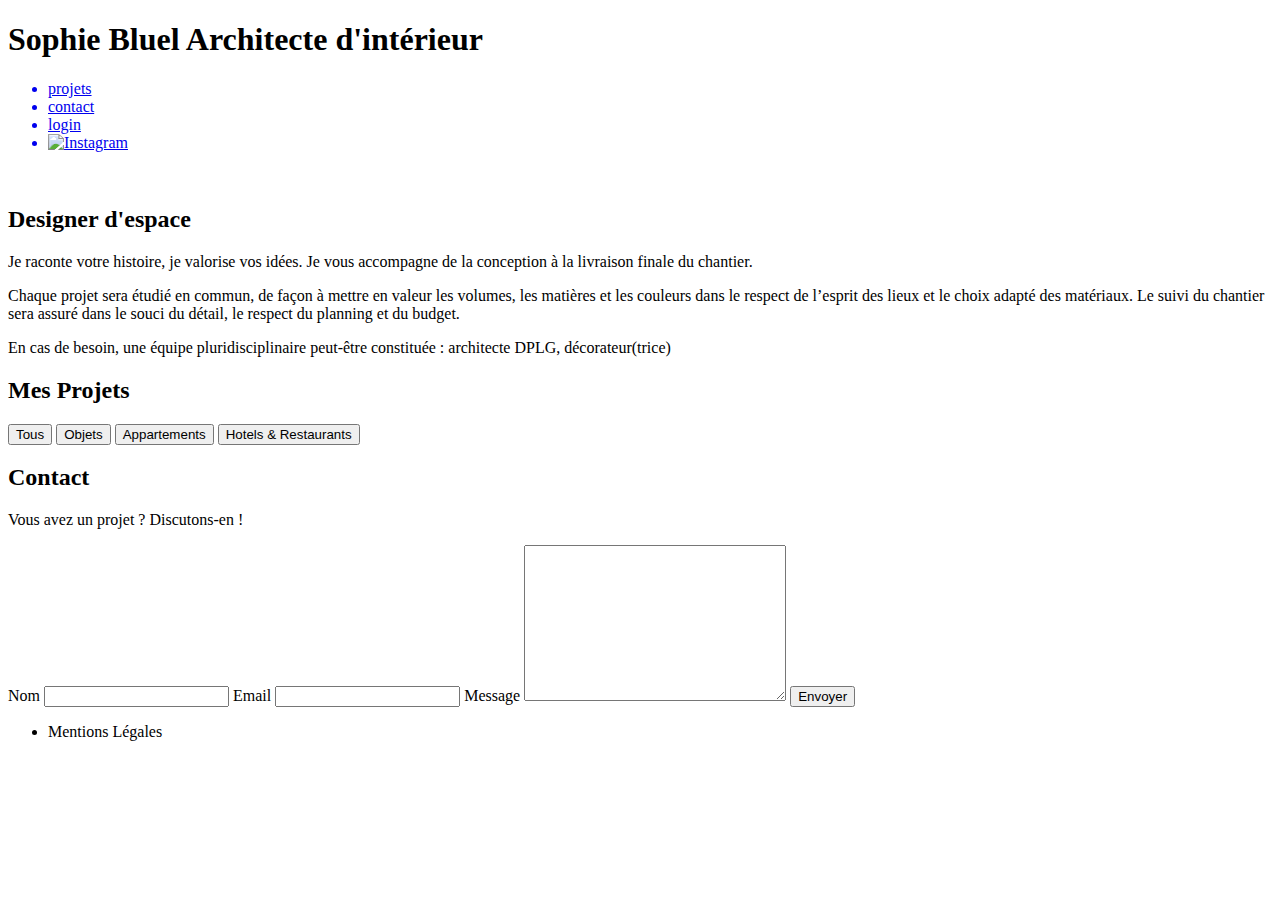
==== FrontEnd/index.html @ d3b9c1c8 "test" ====
<!DOCTYPE html>
<html lang="fr">

<head>
	<meta charset="UTF-8">
	<title>Sophie Bluel - Architecte d'intérieur</title>
	<meta name="viewport" content="width=device-width, initial-scale=1.0">
	<link rel="preconnect" href="https://fonts.googleapis.com">
	<link rel="preconnect" href="https://fonts.gstatic.com" crossorigin>
	<link href="https://fonts.googleapis.com/css2?family=Syne:wght@700;800&family=Work+Sans&display=swap"
		rel="stylesheet">
	<meta name="description" content="">
	<link rel="stylesheet" href="./assets/style.css">
	<script type="module" src="portfolio.js"></script>

</head>

<div class=""></div>


<body>
	<header>
		<h1>Sophie Bluel <span>Architecte d'intérieur</span></h1>
		<nav>
			<ul>
				<a href="#portfolio"><li>projets</li></a>
				<a href="#contact"><li>contact</li></a>
				<a href="/FrontEnd/login.html"><li id="log-indicator">login</li></a>
				<a href="#"><li><img src="./assets/icons/instagram.png" alt="Instagram"></li></a>
			</ul>
		</nav>
	</header>
	<main>
		<section id="introduction">
			<figure>
				<img src="./assets/images/sophie-bluel.png" alt="">
			</figure>
			<article>
				<h2>Designer d'espace</h2>
				<p>Je raconte votre histoire, je valorise vos idées. Je vous accompagne de la conception à la livraison
					finale du chantier.</p>
				<p>Chaque projet sera étudié en commun, de façon à mettre en valeur les volumes, les matières et les
					couleurs dans le respect de l’esprit des lieux et le choix adapté des matériaux. Le suivi du
					chantier sera assuré dans le souci du détail, le respect du planning et du budget.</p>
				<p>En cas de besoin, une équipe pluridisciplinaire peut-être constituée : architecte DPLG,
					décorateur(trice)</p>
			</article>
		</section>
		<section id="portfolio">
			<h2>Mes Projets</h2>

			<div class="filters">
				<button class="filter-tous" type="button">Tous</button>
				<button class="filter-objets" type="button">Objets</button>
				<button class="filter-appartements" type="button">Appartements</button>
				<button class="filter-hotels-restaurants" type="button">Hotels & Restaurants</button>
			</div>

			<div class="gallery">
				<!-- Create by JS -->
			</div>
		</section>
		<section id="contact">
			<h2>Contact</h2>
			<p>Vous avez un projet ? Discutons-en !</p>
			<form action="#" method="post">
				<label for="name">Nom</label>
				<input type="text" name="name" id="name">
				<label for="email">Email</label>
				<input type="email" name="email" id="email">
				<label for="message">Message</label>
				<textarea name="message" id="message" cols="30" rows="10"></textarea>
				<input type="submit" value="Envoyer">
			</form>
		</section>
	</main>

	<footer>
		<nav>
			<ul>
				<li>Mentions Légales</li>
			</ul>
		</nav>
	</footer>
</body>

</html>
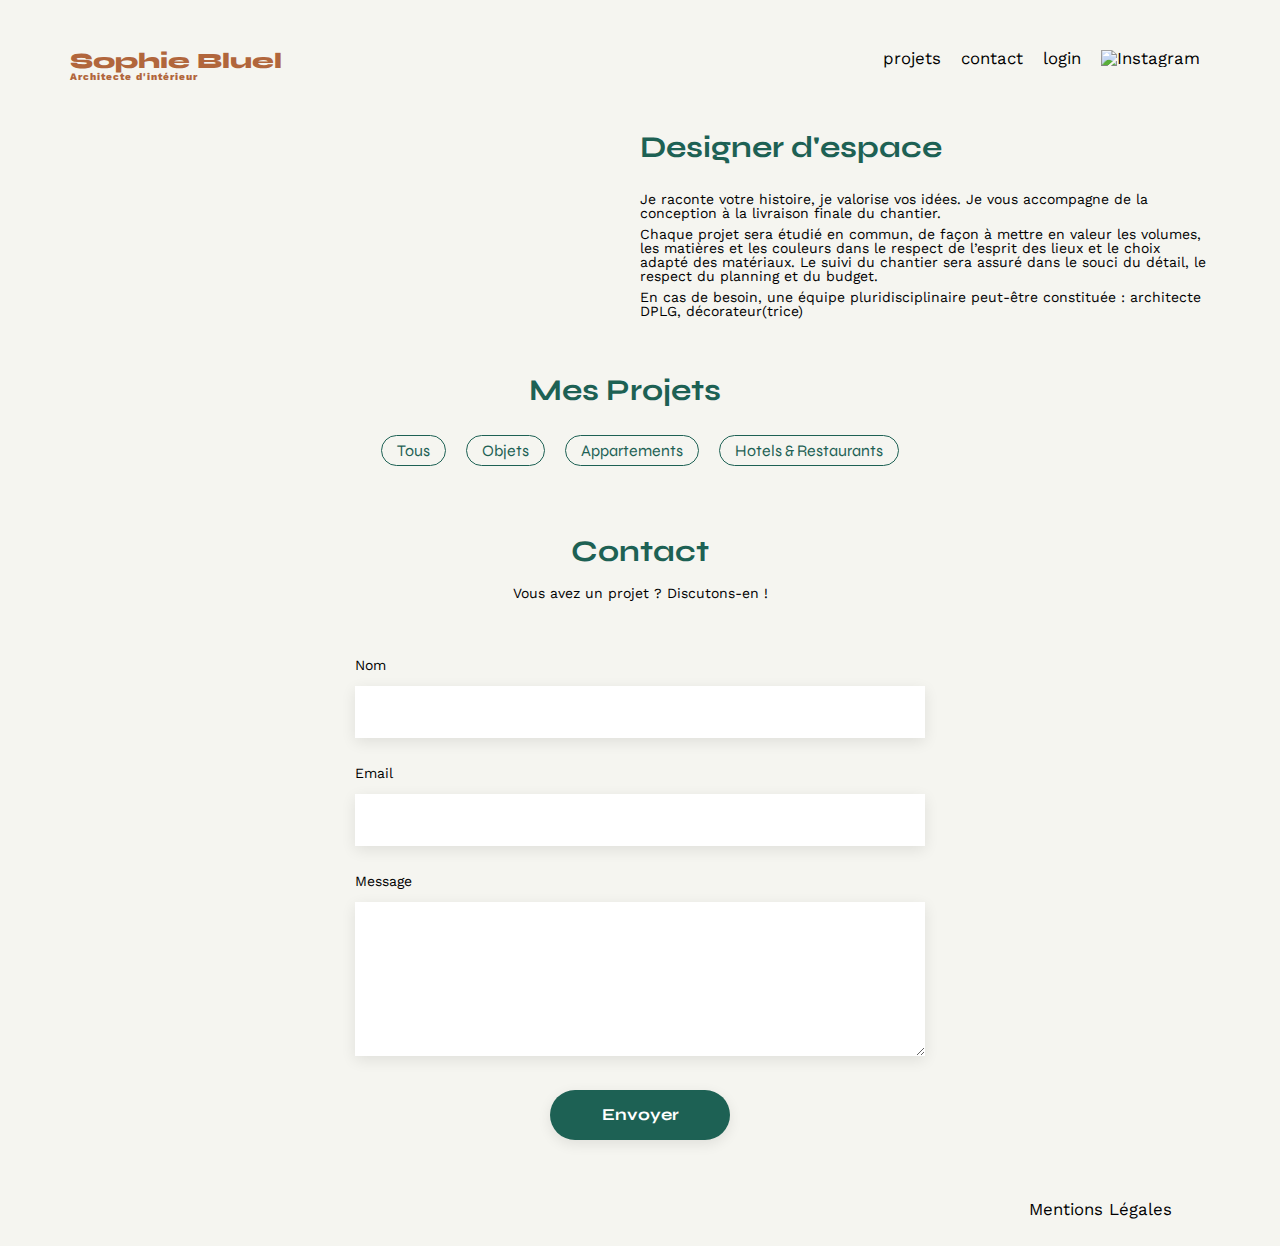
==== commit ca792501: "new projects modify modale" ====
--- a/FrontEnd/index.html
+++ b/FrontEnd/index.html
@@ -15,18 +15,23 @@
 
 </head>
 
-<div class=""></div>
-
-
 <body>
 	<header>
 		<h1>Sophie Bluel <span>Architecte d'intérieur</span></h1>
 		<nav>
 			<ul>
-				<a href="#portfolio"><li>projets</li></a>
-				<a href="#contact"><li>contact</li></a>
-				<a href="/FrontEnd/login.html"><li id="log-indicator">login</li></a>
-				<a href="#"><li><img src="./assets/icons/instagram.png" alt="Instagram"></li></a>
+				<a href="#portfolio">
+					<li>projets</li>
+				</a>
+				<a href="#contact">
+					<li>contact</li>
+				</a>
+				<a href="#">
+					<li id="btn-log">login</li>
+				</a>
+				<a href="#">
+					<li><img src="./assets/icons/instagram.png" alt="Instagram"></li>
+				</a>
 			</ul>
 		</nav>
 	</header>
@@ -47,7 +52,12 @@
 			</article>
 		</section>
 		<section id="portfolio">
-			<h2>Mes Projets</h2>
+			<div id="projets-modifier">
+				<h2>Mes Projets</h2>
+				<button id="btn-modifier">
+					<img src="/FrontEnd/assets/icons/modifier.png" alt="bouton-modifier">
+				</button>
+			</div>
 
 			<div class="filters">
 				<button class="filter-tous" type="button">Tous</button>
@@ -84,4 +94,35 @@
 	</footer>
 </body>
 
+<aside id="modale" role="dialog">
+	<button id="btn-back"><img src="/FrontEnd/assets/icons/back.png" alt="bouton-retour"></button>
+	<button id="btn-echap"><img src="/FrontEnd/assets/icons/echap.png" alt="bouton-echap"></button>
+	<h3>Galerie photo</h3>
+	<section id="gallery-modale">
+		<!-- Create by JS -->
+	</section>
+	<section id="add-form">
+
+		<div id="new-image-frame">
+			<img src="/FrontEnd/assets/icons/add-image.png" alt="image" id="new-image-icone">
+			<button id="new-image-button">+ Ajouter photo</button>
+			<p>jpeg, png : 4mo max</p>
+		</div>
+
+		<label for="titre-input">Titre</label>
+		<input type="text" name="titre" id="titre-input">
+
+		<label for="categorie-input">Catégorie</label>
+		<select name="categorie" id="categorie-input">
+			<option value=""></option>
+			<option value="objets">Objets</option>
+			<option value="appartements">Appartements</option>
+			<option value="hotels-restaurants">Hotels & Restaurants</option>
+		</select>
+
+
+	</section>
+	<button id="btn-ajouter">Ajouter une photo</button>
+</aside>
+
 </html>--- a/FrontEnd/assets/style.css
+++ b/FrontEnd/assets/style.css
@@ -0,0 +1,438 @@
+/* http://meyerweb.com/eric/tools/css/reset/
+   v2.0 | 20110126
+   License: none (public domain)
+*/
+
+html, body, div, span, applet, object, iframe,
+h1, h2, h3, h4, h5, h6, p, blockquote, pre,
+a, abbr, acronym, address, big, cite, code,
+del, dfn, em, img, ins, kbd, q, s, samp,
+small, strike, strong, sub, sup, tt, var,
+b, u, i, center,
+dl, dt, dd, ol, ul, li,
+fieldset, form, label, legend,
+table, caption, tbody, tfoot, thead, tr, th, td,
+article, aside, canvas, details, embed,
+figure, figcaption, footer, header, hgroup,
+menu, nav, output, ruby, section, summary,
+time, mark, audio, video {
+	margin: 0;
+	padding: 0;
+	border: 0;
+	font-size: 100%;
+	font: inherit;
+	vertical-align: baseline;
+}
+/* HTML5 display-role reset for older browsers */
+article, aside, details, figcaption, figure,
+footer, header, hgroup, menu, nav, section {
+	display: block;
+}
+body {
+	line-height: 1;
+}
+ol, ul {
+	list-style: none;
+}
+blockquote, q {
+	quotes: none;
+}
+blockquote:before, blockquote:after,
+q:before, q:after {
+	content: '';
+	content: none;
+}
+table {
+	border-collapse: collapse;
+	border-spacing: 0;
+}
+/** end reset css**/
+body {
+	background-color: rgb(245, 245, 240);
+	max-width: 1140px;
+	margin:auto;
+	font-family: 'Work Sans' ;
+	font-size: 14px;
+}
+header {
+	display: flex;
+	justify-content: space-between;
+	margin: 50px 0
+}
+section {
+	margin: 50px 0
+}
+
+h1{
+	display: flex;
+	flex-direction: column;
+	font-family: 'Syne';
+	font-size: 22px;
+	font-weight: 800;
+	color: #B1663C
+}
+
+h1 > span {
+	font-family: 'Work Sans';
+	font-size:10px;
+	letter-spacing: 0.1em;
+;
+}
+
+h2{
+	font-family: 'Syne';
+	font-weight: 700;
+	font-size: 30px;
+	color: #1D6154
+}
+
+button {
+	font-family: 'Syne';
+}
+
+nav ul {
+	display: flex;
+	align-items: center;
+	list-style-type: none;
+
+}
+nav li {
+	padding: 0 10px;
+	font-size: 1.2em;
+}
+
+nav a {
+	text-decoration: none;
+	color: black;
+}
+
+li:hover {
+	color: #B1663C;
+}
+
+#introduction {
+	display: flex;
+	align-items: center;
+}
+#introduction figure {
+	flex: 1
+}
+#introduction img {
+	display: block;
+	margin: auto;
+	width: 80%;
+}
+
+#introduction article {
+	flex: 1
+}
+#introduction h2 {
+	margin-bottom: 1em;
+}
+
+#introduction p {
+	margin-bottom: 0.5em;
+}
+
+#btn-modifier {
+	background-color: transparent;
+	border: none;
+	display: none;
+}
+
+#btn-modifier:hover {
+	opacity: 50%;
+}
+
+#projets-modifier {
+	display: flex;
+	justify-content: center;
+	align-items: center;
+	margin-bottom: 30px;
+}
+
+#portfolio h2 {
+	text-align: center;
+	margin-right: 30px;
+}
+
+.filters {
+	margin-bottom: 20px;
+	display: flex;
+	justify-content: center;
+}
+
+.filters button {
+	font-size: medium;
+	color: #1D6154;
+	background-color: transparent;
+	border: solid 1px #1D6154;
+	border-radius: 20px;
+	margin: 0 10px 0 10px;
+	padding: 5px 15px 5px 15px;
+}
+
+.filters button:hover {
+	background-color: #1D6154;
+	color: white;
+}
+
+.gallery {
+	width: 100%;
+	display: grid;
+	grid-template-columns: 1fr 1fr 1fr;
+	grid-column-gap: 20px;
+	grid-row-gap: 20px;
+}
+
+.gallery img {
+	width: 100%;
+
+}
+#contact {
+	width: 50%;
+margin: auto;
+}
+#contact > * {
+	text-align: center;
+
+}
+#contact h2{
+	margin-bottom: 20px;
+}
+#contact form {
+	text-align: left;
+	margin-top:30px;
+	display: flex;
+	flex-direction: column;
+}
+
+#contact input {
+	height: 50px;
+	font-size: 1.2em;
+	border: none;
+	box-shadow: 0px 4px 14px rgba(0, 0, 0, 0.09);
+}
+#contact label {
+	margin: 2em 0 1em 0;
+}
+#contact textarea {
+	border: none;
+	box-shadow: 0px 4px 14px rgba(0, 0, 0, 0.09);
+}
+
+input[type="submit"]{
+	font-family: 'Syne';
+	font-weight: 700;
+	color: white;
+	background-color: #1D6154;
+	margin : 2em auto ;
+	width: 180px;
+	text-align: center;
+	border-radius: 60px ;
+}
+
+footer nav ul {
+	display: flex;
+	justify-content: flex-end;
+	margin: 2em
+}
+
+/* Login page properties */
+
+#login-main {
+	display: flex;
+	flex-direction: column;
+	align-items: center;
+}
+
+#login-main h2 {
+	margin: 50px 0 50px 0;
+}
+
+#login-form {
+	width: 350px;
+	display: flex;
+	flex-direction: column;
+}
+
+#login-form p {
+	margin-bottom: 5px;
+}
+
+#login-form input {
+	width: 100%;
+	height: 40px;
+	border: none;
+	box-shadow: 5px 5px 5px rgb(235, 235, 235);
+	margin-bottom: 20px;
+}
+
+#btn-se-connecter {
+	background-color: #1D6154;
+	color: white;
+	padding: 10px 15px 10px 15px;
+	border: none;
+	border-radius: 20px;
+	width: 170px;
+	margin: 10px 0 20px 0;
+}
+
+#btn-mdp-oublie {
+	background-color: transparent;
+	border: none;
+	text-decoration: underline;
+	margin-bottom: 20px;
+	cursor: pointer;
+}
+
+/* Modal properties */
+
+#modale {
+	display: none;
+	flex-direction: column;
+	position: fixed;
+	top: 50%;
+	left: 50%;
+	width: 600px;
+	height: 700px;
+	margin-top: -350px;		/* Half of height for center */
+	margin-left: -300px;	/* Half of width for center */
+	background-color: white;
+	border-radius: 10px;
+	align-items: center;
+}
+
+#add-form {
+	display: none;
+	flex-direction: column;
+	width: 80%;
+	height: 65%;
+	margin: 0;
+	border-bottom: solid 1px rgb(131, 131, 131);
+}
+
+#new-image-frame {
+	display: flex;
+	flex-direction: column;
+	justify-content: center;
+	align-items: center;
+	width: 100%;
+	height: 200px;
+	background-color: rgb(223, 238, 238);
+}
+
+#new-image-icone {
+	width: 60px;
+	margin-bottom: 20px;
+}
+
+#new-image-button {
+	border: none;
+	border-radius: 20px;
+	padding: 10px 20px 10px 20px;
+	background-color: rgb(199, 199, 199);
+	margin-bottom: 10px;
+}
+
+#add-form label {
+	margin-top: 40px;
+}
+
+#titre-input {
+	width: 100%;
+	height: 40px;
+	border: none;
+	box-shadow: 5px 5px 5px rgb(235, 235, 235);
+	margin-top: 10px;
+}
+
+#categorie-input {
+	width: 100%;
+	height: 40px;
+	border: none;
+	box-shadow: 5px 5px 5px rgb(235, 235, 235);
+	margin-top: 10px;
+}
+
+
+#btn-back {
+	display: none;
+	position: absolute;
+	top: 25px;
+	left: 20px;
+	background-color: transparent;
+	border: none;
+}
+
+#btn-back img {
+	width: 20px;
+}
+
+#btn-back:hover {
+	opacity: 50%;
+}
+
+#btn-echap {
+	position: absolute;
+	top: 20px;
+	left: 540px;
+	background-color: transparent;
+	border: none;
+}
+
+#btn-echap img {
+	width: 30px;
+}
+
+#btn-echap:hover {
+	opacity: 50%;
+}
+
+#modale h3 {
+	font-size: 3ch;
+	margin: 50px 0 30px 0;
+}
+
+#gallery-modale {
+	overflow: auto;
+	width: 80%;
+	height: 65%;
+	display: flex;
+	flex-wrap: wrap;
+	margin: 0;
+	border-bottom: solid 1px rgb(131, 131, 131);
+}
+
+#gallery-modale figure {
+	width: 76px;
+	margin: 10px;
+}
+
+.image-figure {
+	width: 100%;
+}
+
+.btn-delete {
+	width: 25%;
+	position: relative;
+	bottom: 100px;
+	left: 54px;
+}
+
+.btn-delete:hover {
+	opacity: 70%;
+}
+
+#btn-ajouter {
+	margin-top: 50px;
+	padding: 10px 40px 10px 40px;
+	border: none;
+	border-radius: 20px;
+	background-color: #1D6154;
+	color: white;
+}
+
+#btn-ajouter:hover {
+	opacity: 90%;
+}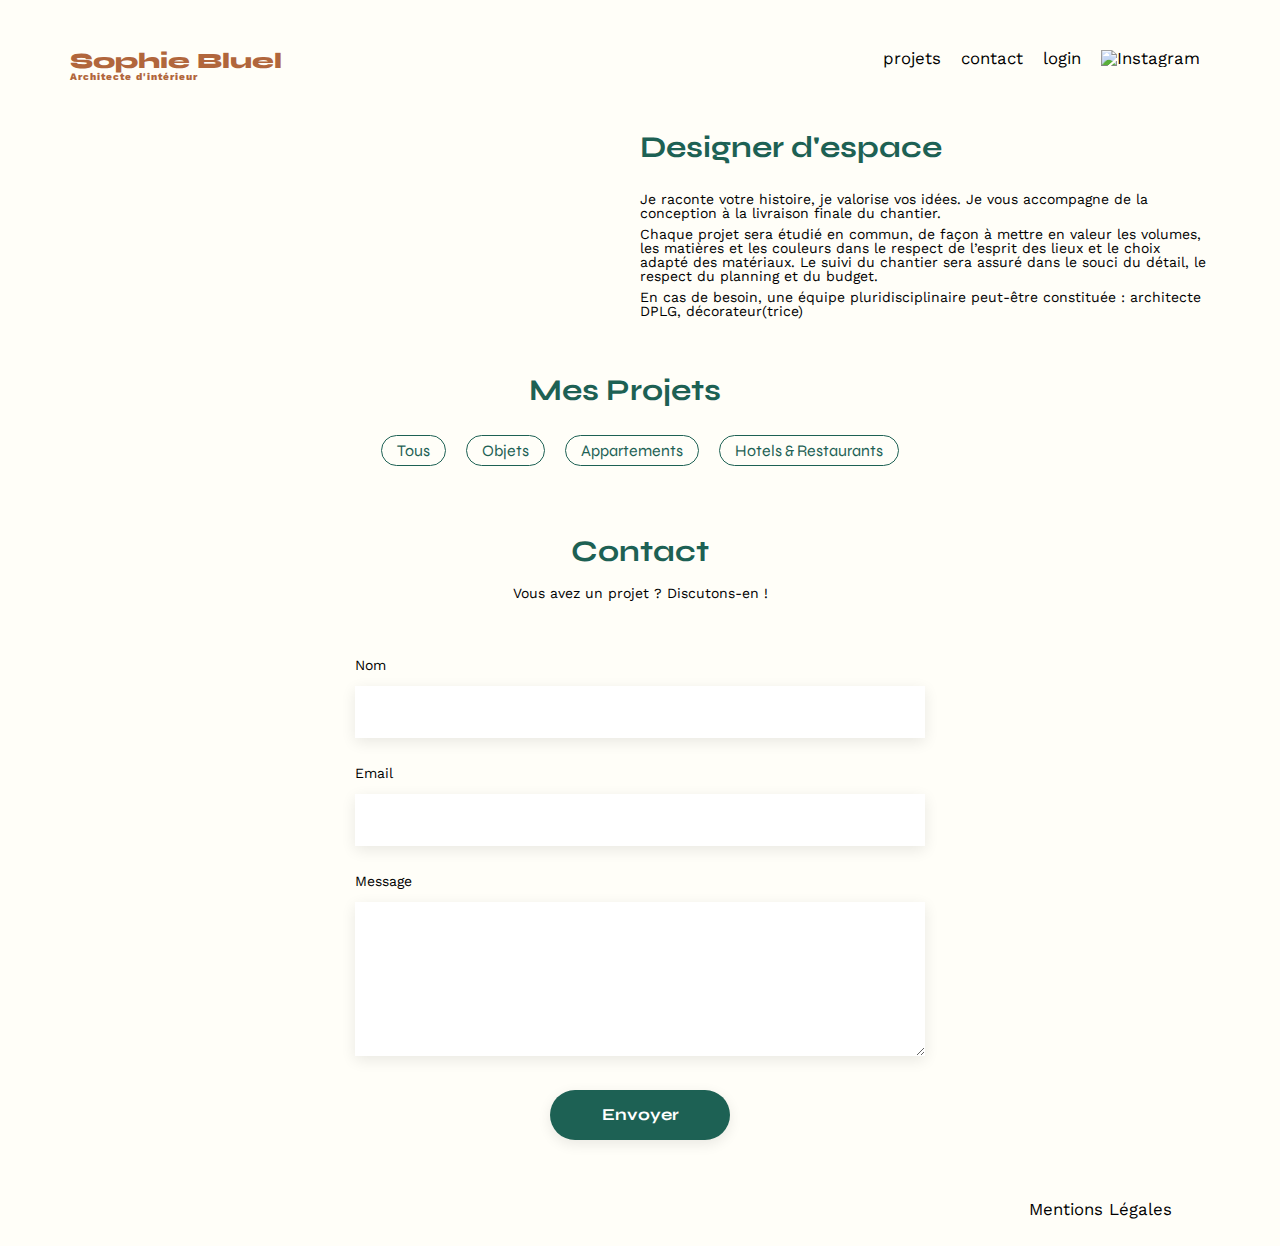
==== commit 341547a5: "modale overlay and image preview function" ====
--- a/FrontEnd/index.html
+++ b/FrontEnd/index.html
@@ -92,37 +92,47 @@
 			</ul>
 		</nav>
 	</footer>
+
+	<div id="modale-overlay"></div>
+
+	<aside id="modale" role="dialog">
+		<button id="btn-back"><img src="/FrontEnd/assets/icons/back.png" alt="bouton-retour"></button>
+		<button id="btn-echap"><img src="/FrontEnd/assets/icons/echap.png" alt="bouton-echap"></button>
+		<h3>Galerie photo</h3>
+		<section id="gallery-modale">
+			<!-- Create by JS -->
+		</section>
+		<section id="add-form">
+
+			<div id="new-image-frame">
+
+				<div id="no-image-upload">
+					<img src="/FrontEnd/assets/icons/add-image.png" alt="image" id="new-image-icone">
+					<input type="file" id="new-image-button"/>
+					<label for="new-image-button">+ Ajouter photo</label>
+					<p>jpeg, png : 4mo max</p>
+				</div>
+
+				<img id="image-upload" alt="image-importee">
+
+			</div>
+
+			<label for="titre-input">Titre</label>
+			<input type="text" name="titre" id="titre-input">
+
+			<label for="categorie-input">Catégorie</label>
+			<select name="categorie" id="categorie-input">
+				<option value=""></option>
+				<option value="objets">Objets</option>
+				<option value="appartements">Appartements</option>
+				<option value="hotels-restaurants">Hotels & Restaurants</option>
+			</select>
+
+
+		</section>
+		<button id="btn-ajouter">Ajouter une photo</button>
+	</aside>
+
 </body>
 
-<aside id="modale" role="dialog">
-	<button id="btn-back"><img src="/FrontEnd/assets/icons/back.png" alt="bouton-retour"></button>
-	<button id="btn-echap"><img src="/FrontEnd/assets/icons/echap.png" alt="bouton-echap"></button>
-	<h3>Galerie photo</h3>
-	<section id="gallery-modale">
-		<!-- Create by JS -->
-	</section>
-	<section id="add-form">
-
-		<div id="new-image-frame">
-			<img src="/FrontEnd/assets/icons/add-image.png" alt="image" id="new-image-icone">
-			<button id="new-image-button">+ Ajouter photo</button>
-			<p>jpeg, png : 4mo max</p>
-		</div>
-
-		<label for="titre-input">Titre</label>
-		<input type="text" name="titre" id="titre-input">
-
-		<label for="categorie-input">Catégorie</label>
-		<select name="categorie" id="categorie-input">
-			<option value=""></option>
-			<option value="objets">Objets</option>
-			<option value="appartements">Appartements</option>
-			<option value="hotels-restaurants">Hotels & Restaurants</option>
-		</select>
-
-
-	</section>
-	<button id="btn-ajouter">Ajouter une photo</button>
-</aside>
-
 </html>--- a/FrontEnd/assets/style.css
+++ b/FrontEnd/assets/style.css
@@ -48,7 +48,7 @@
 }
 /** end reset css**/
 body {
-	background-color: rgb(245, 245, 240);
+	background-color: #FFFEF8;
 	max-width: 1140px;
 	margin:auto;
 	font-family: 'Work Sans' ;
@@ -303,6 +303,16 @@
 	align-items: center;
 }
 
+#modale-overlay {
+	display: none;
+	position : absolute;
+	top: 0;
+	left: 0;
+	width : 100%;
+	height : 200%;
+	background-color : RGBA(0, 0, 0, 0.6);
+}
+
 #add-form {
 	display: none;
 	flex-direction: column;
@@ -314,12 +324,24 @@
 
 #new-image-frame {
 	display: flex;
-	flex-direction: column;
 	justify-content: center;
-	align-items: center;
 	width: 100%;
 	height: 200px;
 	background-color: rgb(223, 238, 238);
+	border-radius: 5px;
+	margin-bottom: 30px;
+}
+
+#no-image-upload {
+	padding-top: 30px;
+	display: flex;
+	flex-direction: column;
+	align-items: center;
+}
+
+#image-upload {
+	display: none;
+	height: 100%;
 }
 
 #new-image-icone {
@@ -327,7 +349,7 @@
 	margin-bottom: 20px;
 }
 
-#new-image-button {
+#new-image-button + label {
 	border: none;
 	border-radius: 20px;
 	padding: 10px 20px 10px 20px;
@@ -335,24 +357,26 @@
 	margin-bottom: 10px;
 }
 
-#add-form label {
-	margin-top: 40px;
-}
-
-#titre-input {
+#new-image-button {
+	width: 0.1px;
+	height: 0.1px;
+	opacity: 0;
+	overflow: hidden;
+	position: absolute;
+	z-index: -1;
+}
+
+#new-image-button + label:hover {
+	opacity: 60%;
+}
+
+#titre-input, #categorie-input {
 	width: 100%;
 	height: 40px;
 	border: none;
 	box-shadow: 5px 5px 5px rgb(235, 235, 235);
 	margin-top: 10px;
-}
-
-#categorie-input {
-	width: 100%;
-	height: 40px;
-	border: none;
-	box-shadow: 5px 5px 5px rgb(235, 235, 235);
-	margin-top: 10px;
+	margin-bottom: 40px;
 }
 
 
